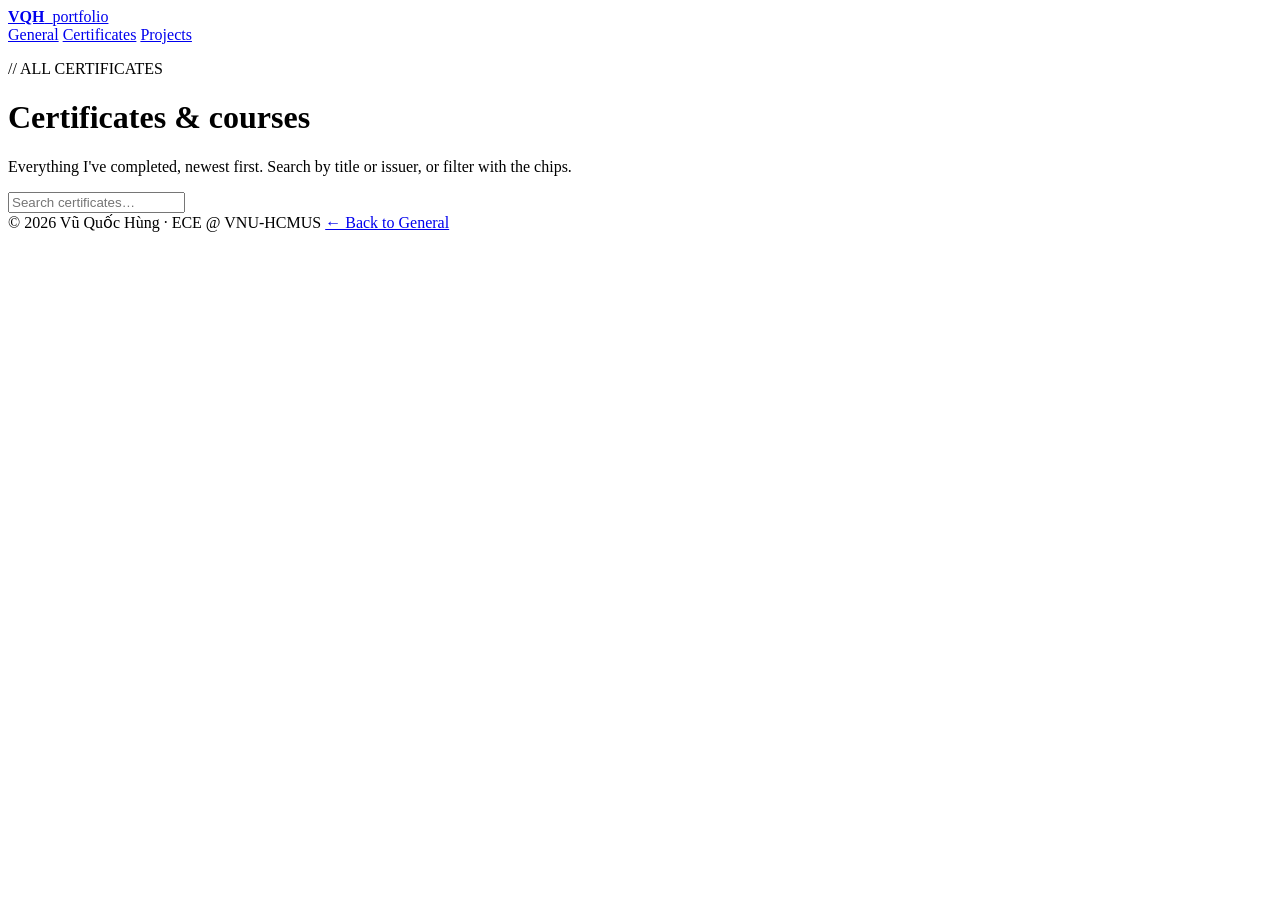
==== certificates.html @ 028dc49c "Add files via upload" ====
<!doctype html>
<html lang="en">
<head>
  <meta charset="utf-8">
  <meta name="viewport" content="width=device-width, initial-scale=1">
  <title>Certificates · Vũ Quốc Hùng</title>
  <meta name="description" content="All certificates and courses completed by Vũ Quốc Hùng.">
  <meta name="theme-color" content="#f2ecdd">
  <link rel="preconnect" href="https://fonts.googleapis.com">
  <link rel="preconnect" href="https://fonts.gstatic.com" crossorigin>
  <link href="https://fonts.googleapis.com/css2?family=IBM+Plex+Mono:wght@400;500;600&family=IBM+Plex+Sans:wght@400;500;600&display=swap" rel="stylesheet">
  <link rel="stylesheet" href="assets/style.css">
</head>
<body>
  <header class="site-header">
    <div class="wrap">
      <a class="brand" href="index.html"><b>VQH</b><i>_</i>portfolio</a>
      <nav class="nav">
        <a href="index.html">General</a>
        <a href="certificates.html" aria-current="page">Certificates</a>
        <a href="projects.html">Projects</a>
      </nav>
    </div>
  </header>

  <main class="wrap">
    <div class="page-title">
      <p class="eyebrow">// ALL CERTIFICATES</p>
      <h1>Certificates &amp; courses</h1>
      <p class="sec-sub">Everything I've completed, newest first. Search by title or issuer, or filter with the chips.</p>
    </div>

    <div class="toolbar" id="toolbar-certificate">
      <input class="search" type="search" placeholder="Search certificates…" aria-label="Search certificates">
      <div class="chips"></div>
    </div>
    <div class="count" data-count="certificate"></div>
    <div class="grid" data-kind="certificate" data-interactive="true"></div>
  </main>

  <footer class="site-footer">
    <div class="wrap">
      <span class="mono">© 2026 Vũ Quốc Hùng · ECE @ VNU-HCMUS</span>
      <span><a href="index.html">← Back to General</a></span>
    </div>
  </footer>

  <script src="assets/app.js"></script>
</body>
</html>
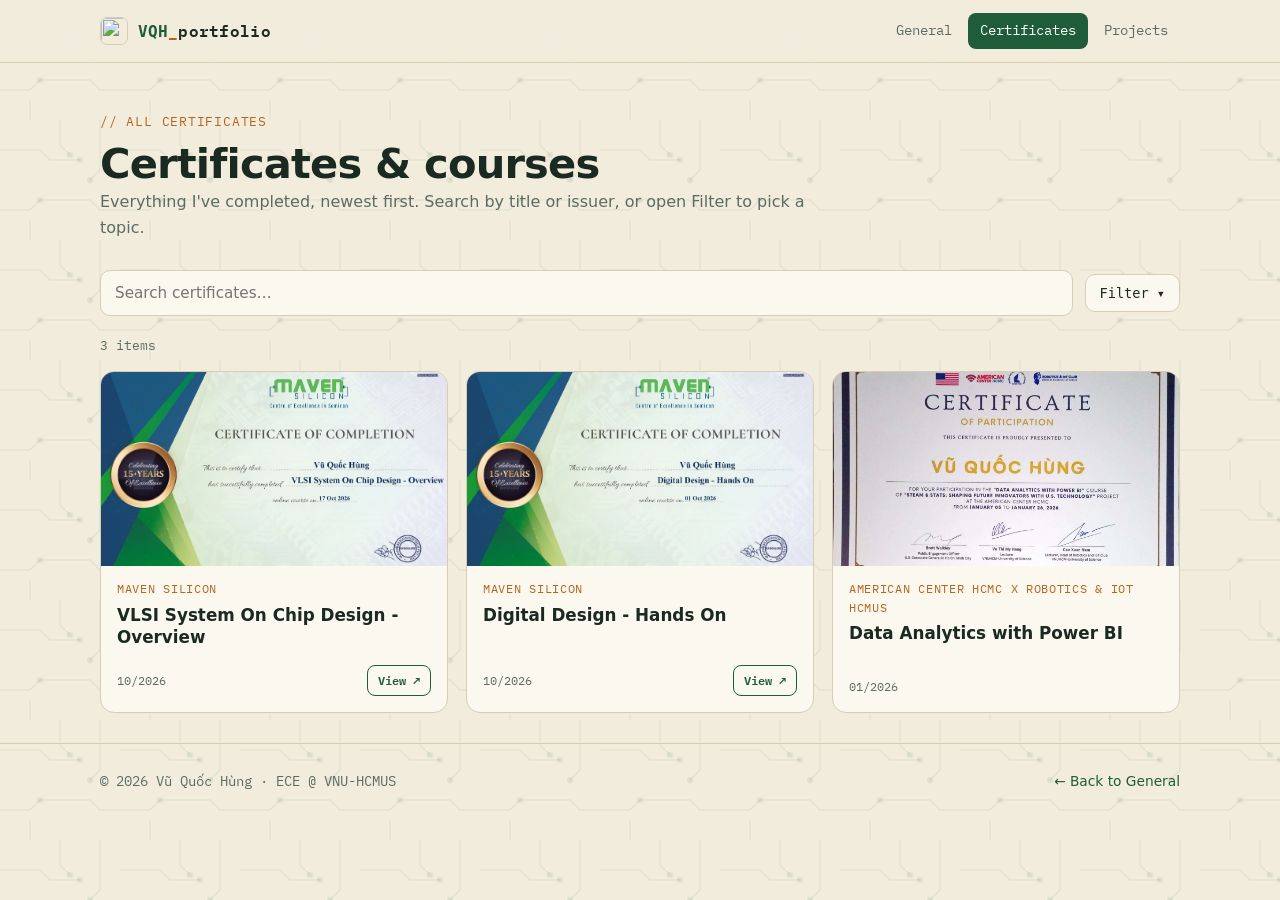
==== commit 7b7a9eb8: "Enhance header with logo and update subheading Updated the brand link to include a logo and modified" ====
--- a/certificates.html
+++ b/certificates.html
@@ -9,12 +9,13 @@
   <link rel="preconnect" href="https://fonts.googleapis.com">
   <link rel="preconnect" href="https://fonts.gstatic.com" crossorigin>
   <link href="https://fonts.googleapis.com/css2?family=IBM+Plex+Mono:wght@400;500;600&family=IBM+Plex+Sans:wght@400;500;600&display=swap" rel="stylesheet">
+  <link rel="icon" type="image/png" href="assets/favicon.png">
   <link rel="stylesheet" href="assets/style.css">
 </head>
 <body>
   <header class="site-header">
     <div class="wrap">
-      <a class="brand" href="index.html"><b>VQH</b><i>_</i>portfolio</a>
+      <a class="brand" href="index.html"><img class="brand-logo" src="assets/favicon.png" alt="" width="28" height="28"><span><b>VQH</b><i>_</i>portfolio</span></a>
       <nav class="nav">
         <a href="index.html">General</a>
         <a href="certificates.html" aria-current="page">Certificates</a>
@@ -27,7 +28,7 @@
     <div class="page-title">
       <p class="eyebrow">// ALL CERTIFICATES</p>
       <h1>Certificates &amp; courses</h1>
-      <p class="sec-sub">Everything I've completed, newest first. Search by title or issuer, or filter with the chips.</p>
+      <p class="sec-sub">Everything I've completed, newest first. Search by title or issuer, or open Filter to pick a topic.</p>
     </div>
 
     <div class="toolbar" id="toolbar-certificate">
--- a/assets/style.css
+++ b/assets/style.css
@@ -0,0 +1,251 @@
+/* ============ Portfolio · Vũ Quốc Hùng — beige paper + PCB green ============ */
+:root {
+  --bg: #f2ecdd;
+  --paper: #fbf8f0;
+  --ink: #1a2a21;
+  --muted: #5d6b62;
+  --line: #d8cdb4;
+  --pcb: #1f5d3a;
+  --pcb-dark: #143f27;
+  --copper: #b5651d;
+  --gold: #c9a227;
+  --radius: 14px;
+  --mono: "IBM Plex Mono", ui-monospace, SFMono-Regular, Menlo, Consolas, monospace;
+  --sans: "IBM Plex Sans", system-ui, -apple-system, "Segoe UI", Roboto, sans-serif;
+}
+
+* { box-sizing: border-box; }
+html { scroll-behavior: smooth; }
+body {
+  margin: 0;
+  font-family: var(--sans);
+  color: var(--ink);
+  background-color: var(--bg);
+  background-image: url("data:image/svg+xml,%3Csvg xmlns='http://www.w3.org/2000/svg' width='120' height='120' viewBox='0 0 120 120'%3E%3Cg fill='none' stroke='%231f5d3a' stroke-opacity='.07' stroke-width='1.5'%3E%3Cpath d='M0 30h40l10 10h30M0 90h30l10-10h50l10 10h20M60 0v25l10 10M30 120V100M100 0v50l-10 10'/%3E%3C/g%3E%3Cg fill='%231f5d3a' fill-opacity='.09'%3E%3Ccircle cx='80' cy='40' r='3'/%3E%3Ccircle cx='40' cy='80' r='3'/%3E%3Ccircle cx='70' cy='35' r='3'/%3E%3Ccircle cx='90' cy='60' r='3'/%3E%3C/g%3E%3C/svg%3E");
+  line-height: 1.6;
+  -webkit-font-smoothing: antialiased;
+}
+a { color: inherit; }
+img { max-width: 100%; display: block; }
+.wrap { width: min(1080px, 100% - 40px); margin-inline: auto; }
+
+/* ---------- Header ---------- */
+.site-header {
+  position: sticky; top: 0; z-index: 20;
+  background: color-mix(in srgb, var(--bg) 88%, transparent);
+  backdrop-filter: blur(8px);
+  border-bottom: 1px solid var(--line);
+}
+.site-header .wrap { display: flex; align-items: center; justify-content: space-between; height: 62px; }
+.brand { font-family: var(--mono); font-weight: 600; text-decoration: none; letter-spacing: .02em; }
+.brand b { color: var(--pcb); }
+.brand i { font-style: normal; color: var(--copper); }
+.nav { display: flex; gap: 4px; }
+.nav a {
+  font-family: var(--mono); font-size: .85rem; text-decoration: none;
+  padding: 7px 12px; border-radius: 8px; color: var(--muted);
+}
+.nav a:hover { background: rgba(31, 93, 58, .08); color: var(--ink); }
+.nav a[aria-current="page"] { background: var(--pcb); color: #fff; }
+
+/* ---------- Hero ---------- */
+.hero { padding: 64px 0 40px; display: grid; grid-template-columns: 1.25fr .75fr; gap: 40px; align-items: center; }
+.eyebrow { font-family: var(--mono); font-size: .82rem; color: var(--copper); letter-spacing: .06em; margin: 0 0 10px; }
+h1 { font-size: clamp(2.2rem, 5.5vw, 3.6rem); line-height: 1.08; margin: 0 0 14px; letter-spacing: -.02em; }
+.lead { font-size: 1.08rem; color: #33443a; max-width: 56ch; margin: 0 0 26px; }
+.lead strong { color: var(--pcb-dark); }
+
+.contacts { display: grid; grid-template-columns: repeat(auto-fill, minmax(250px, 1fr)); gap: 10px; }
+.contact {
+  display: flex; align-items: center; gap: 12px;
+  background: var(--paper); border: 1px solid var(--line); border-radius: 12px;
+  padding: 10px 12px; text-decoration: none; transition: .15s;
+}
+.contact:hover { border-color: var(--pcb); transform: translateY(-2px); box-shadow: 0 6px 18px -10px rgba(20, 63, 39, .5); }
+.contact .pin {
+  font-family: var(--mono); font-size: .72rem; font-weight: 600;
+  width: 38px; height: 38px; border-radius: 9px; display: grid; place-items: center;
+  background: var(--pcb); color: #f3ecd8; flex: none;
+}
+.contact small { display: block; font-family: var(--mono); font-size: .68rem; color: var(--muted); text-transform: uppercase; letter-spacing: .06em; }
+.contact span.v { font-size: .86rem; font-weight: 500; overflow-wrap: anywhere; line-height: 1.25; display: block; }
+
+.chip-art { width: 100%; max-width: 330px; justify-self: center; filter: drop-shadow(0 18px 24px rgba(20, 63, 39, .22)); }
+
+/* ---------- Sections ---------- */
+section { padding: 44px 0; }
+.sec-head { display: flex; align-items: baseline; justify-content: space-between; gap: 16px; margin-bottom: 22px; flex-wrap: wrap; }
+.sec-head h2 { margin: 0; font-size: 1.6rem; letter-spacing: -.01em; }
+.sec-head h2::before { content: "▍"; color: var(--copper); margin-right: 8px; }
+.sec-head .more { font-family: var(--mono); font-size: .85rem; color: var(--pcb); font-weight: 600; text-decoration: none; }
+.sec-head .more:hover { text-decoration: underline; }
+.sec-sub { color: var(--muted); margin: -12px 0 22px; max-width: 70ch; }
+
+.cols { display: grid; grid-template-columns: repeat(auto-fit, minmax(230px, 1fr)); gap: 14px; }
+.panel { background: var(--paper); border: 1px solid var(--line); border-radius: var(--radius); padding: 18px 20px; }
+.panel h3 { margin: 0 0 10px; font-family: var(--mono); font-size: .8rem; color: var(--copper); text-transform: uppercase; letter-spacing: .08em; }
+.tags { display: flex; flex-wrap: wrap; gap: 6px; }
+.tag {
+  font-family: var(--mono); font-size: .76rem; padding: 3px 9px; border-radius: 999px;
+  background: rgba(31, 93, 58, .09); color: var(--pcb-dark); border: 1px solid rgba(31, 93, 58, .18);
+}
+.panel p { margin: 0; color: #33443a; font-size: .95rem; }
+
+/* ---------- Toolbar (search + filter) ---------- */
+.toolbar { display: flex; flex-wrap: wrap; gap: 12px; align-items: center; margin-bottom: 20px; }
+.search {
+  flex: 1 1 240px; font: inherit; font-size: .95rem; padding: 10px 14px;
+  border: 1px solid var(--line); border-radius: 10px; background: var(--paper); color: var(--ink);
+}
+.search:focus { outline: 2px solid var(--pcb); outline-offset: 1px; }
+.chips { display: flex; flex-wrap: wrap; gap: 6px; }
+.chip {
+  font-family: var(--mono); font-size: .76rem; padding: 5px 11px; border-radius: 999px; cursor: pointer;
+  background: var(--paper); border: 1px solid var(--line); color: var(--muted);
+}
+.chip:hover { border-color: var(--pcb); color: var(--ink); }
+.chip.on { background: var(--pcb); border-color: var(--pcb); color: #fff; }
+.count { font-family: var(--mono); font-size: .8rem; color: var(--muted); margin-bottom: 14px; }
+
+/* ---------- Cards ---------- */
+.grid { display: grid; grid-template-columns: repeat(auto-fill, minmax(280px, 1fr)); gap: 18px; }
+.card {
+  display: flex; flex-direction: column; background: var(--paper);
+  border: 1px solid var(--line); border-radius: var(--radius); overflow: hidden; transition: .18s;
+}
+.card:hover { transform: translateY(-3px); border-color: var(--pcb); box-shadow: 0 14px 28px -18px rgba(20, 63, 39, .55); }
+.media { aspect-ratio: 16 / 9; background: #e7dfca; overflow: hidden; display: block; }
+.media img { width: 100%; height: 100%; object-fit: cover; }
+.ph {
+  width: 100%; height: 100%; display: grid; place-items: center; color: #efe6cc;
+  font-family: var(--mono); font-weight: 600; font-size: 1.9rem; letter-spacing: .04em;
+  background-color: var(--pcb);
+  background-image:
+    linear-gradient(90deg, rgba(243, 236, 216, .09) 1px, transparent 1px),
+    linear-gradient(rgba(243, 236, 216, .09) 1px, transparent 1px);
+  background-size: 22px 22px;
+}
+.card-body { padding: 14px 16px 16px; display: flex; flex-direction: column; gap: 6px; flex: 1; }
+.meta { font-family: var(--mono); font-size: .72rem; color: var(--copper); text-transform: uppercase; letter-spacing: .06em; }
+.card h3 { margin: 0; font-size: 1.05rem; line-height: 1.3; }
+.card p { margin: 0; font-size: .9rem; color: #3a4b41; }
+.card .tags { margin-top: 2px; }
+.card-foot { margin-top: auto; padding-top: 10px; display: flex; align-items: center; justify-content: space-between; gap: 8px; flex-wrap: wrap; }
+.date { font-family: var(--mono); font-size: .75rem; color: var(--muted); }
+.actions { display: flex; gap: 6px; flex-wrap: wrap; }
+.btn {
+  font-family: var(--mono); font-size: .76rem; font-weight: 600; text-decoration: none;
+  padding: 5px 10px; border-radius: 8px; border: 1px solid var(--pcb); color: var(--pcb);
+}
+.btn:hover { background: var(--pcb); color: #fff; }
+
+.empty {
+  grid-column: 1 / -1; border: 1.5px dashed var(--line); border-radius: var(--radius);
+  padding: 30px 22px; text-align: center; color: var(--muted); background: rgba(251, 248, 240, .6);
+}
+.empty code { font-family: var(--mono); background: rgba(31, 93, 58, .09); padding: 1px 6px; border-radius: 5px; }
+
+/* ---------- Page title (sub pages) ---------- */
+.page-title { padding: 48px 0 8px; }
+.page-title h1 { font-size: clamp(1.8rem, 4vw, 2.6rem); }
+
+/* ---------- Footer ---------- */
+.site-footer { border-top: 1px solid var(--line); margin-top: 30px; padding: 26px 0 40px; color: var(--muted); font-size: .86rem; }
+.site-footer .wrap { display: flex; justify-content: space-between; gap: 14px; flex-wrap: wrap; }
+.site-footer a { color: var(--pcb); text-decoration: none; font-weight: 500; }
+.site-footer a:hover { text-decoration: underline; }
+.site-footer .mono { font-family: var(--mono); }
+
+@media (max-width: 800px) {
+  .hero { grid-template-columns: 1fr; padding-top: 40px; }
+  .chip-art { max-width: 220px; order: -1; justify-self: start; }
+  .nav a { padding: 6px 9px; font-size: .8rem; }
+}
+
+/* ---------- Grouped filter (Filter button + popover) ---------- */
+.toolbar { position: relative; }
+.toolbar .chips { flex-basis: 100%; }
+.toolbar .chips:empty { display: none; }
+
+.filter-btn {
+  font-family: var(--mono); font-size: .85rem; font-weight: 500; color: var(--ink);
+  display: inline-flex; align-items: center; gap: 8px; cursor: pointer;
+  padding: 10px 14px; border: 1px solid var(--line); border-radius: 10px; background: var(--paper);
+}
+.filter-btn:hover, .filter-btn[aria-expanded="true"] { border-color: var(--pcb); }
+.filter-btn .badge {
+  background: var(--pcb); color: #fff; border-radius: 999px; font-size: .72rem;
+  min-width: 20px; height: 20px; padding: 0 6px; display: inline-grid; place-items: center;
+}
+.filter-btn .badge[hidden] { display: none; }
+
+.filter-panel {
+  position: absolute; z-index: 15; left: 0; right: 0; top: 100%; margin-top: 8px;
+  background: var(--paper); border: 1px solid var(--pcb); border-radius: var(--radius);
+  box-shadow: 0 22px 40px -18px rgba(20, 63, 39, .45);
+  padding: 18px 20px 14px; max-height: min(70vh, 560px); overflow: auto;
+}
+.filter-panel[hidden] { display: none; }
+.fgrid { display: grid; grid-template-columns: repeat(auto-fit, minmax(240px, 1fr)); gap: 20px 28px; }
+.fhead {
+  display: flex; align-items: center; gap: 8px; cursor: pointer;
+  font-family: var(--mono); font-size: .8rem; font-weight: 600; color: var(--pcb-dark);
+  text-transform: uppercase; letter-spacing: .07em; padding-bottom: 8px; border-bottom: 1px solid var(--line);
+}
+.fhead em { margin-left: auto; font-style: normal; font-weight: 400; color: var(--muted); }
+.fhead input, .opt input { accent-color: var(--pcb); }
+.fopts { display: flex; flex-wrap: wrap; gap: 6px; margin-top: 10px; }
+.opt { position: relative; cursor: pointer; }
+.opt input { position: absolute; opacity: 0; pointer-events: none; }
+.opt span {
+  display: inline-flex; align-items: center; gap: 6px;
+  font-family: var(--mono); font-size: .76rem; padding: 4px 10px; border-radius: 999px;
+  background: var(--bg); border: 1px solid var(--line); color: var(--ink);
+}
+.opt small { font-size: .68rem; color: var(--muted); }
+.opt:hover span { border-color: var(--pcb); }
+.opt input:checked + span { background: var(--pcb); border-color: var(--pcb); color: #fff; }
+.opt input:checked + span small { color: #cfe3d6; }
+.opt input:focus-visible + span { outline: 2px solid var(--copper); outline-offset: 2px; }
+.ffoot { display: flex; justify-content: flex-end; gap: 8px; margin-top: 16px; padding-top: 12px; border-top: 1px solid var(--line); }
+.btn { cursor: pointer; background: transparent; }
+.btn.ghost { border-color: var(--line); color: var(--muted); }
+.btn.ghost:hover { background: var(--bg); color: var(--ink); }
+button.btn:not(.ghost) { background: var(--pcb); color: #fff; }
+button.btn:not(.ghost):hover { background: var(--pcb-dark); }
+
+/* ---------- Small phones: let the menu take its own row ---------- */
+@media (max-width: 520px) {
+  .site-header .wrap { height: auto; flex-wrap: wrap; padding: 10px 0 8px; row-gap: 6px; }
+  .nav { width: 100%; }
+  .nav a { flex: 1; text-align: center; }
+}
+
+/* ---------- Logo in header ---------- */
+.brand { display: inline-flex; align-items: center; gap: 10px; }
+.brand-logo { width: 28px; height: 28px; border-radius: 7px; border: 1px solid var(--line); display: block; }
+
+/* ---------- Logo next to the name ---------- */
+.name-row { display: flex; align-items: center; gap: 20px; margin-bottom: 14px; }
+.name-row h1 { margin: 0; }
+.avatar {
+  width: 112px; height: 112px; flex: none; border-radius: 22px; object-fit: cover;
+  border: 2px solid var(--paper); box-shadow: 0 0 0 1px var(--line), 0 14px 26px -14px rgba(20, 63, 39, .6);
+}
+@media (max-width: 520px) {
+  .avatar { width: 80px; height: 80px; border-radius: 16px; }
+  .name-row { gap: 14px; }
+}
+
+/* ---------- Education ---------- */
+.edu-list { background: var(--paper); border: 1px solid var(--line); border-radius: var(--radius); }
+.edu { display: flex; align-items: center; gap: 20px; padding: 18px 22px; }
+.edu + .edu { border-top: 1px solid var(--line); }
+.edu-logo { width: 104px; height: 100px; flex: none; display: grid; place-items: center; }
+.edu-logo img { max-width: 100%; max-height: 100%; object-fit: contain; }
+.edu-body h3 { margin: 0 0 3px; font-size: 1.08rem; line-height: 1.3; }
+.edu-body p { margin: 0 0 4px; color: #33443a; font-size: .95rem; }
+@media (max-width: 520px) {
+  .edu { gap: 14px; padding: 14px 16px; }
+  .edu-logo { width: 62px; height: 62px; }
+}
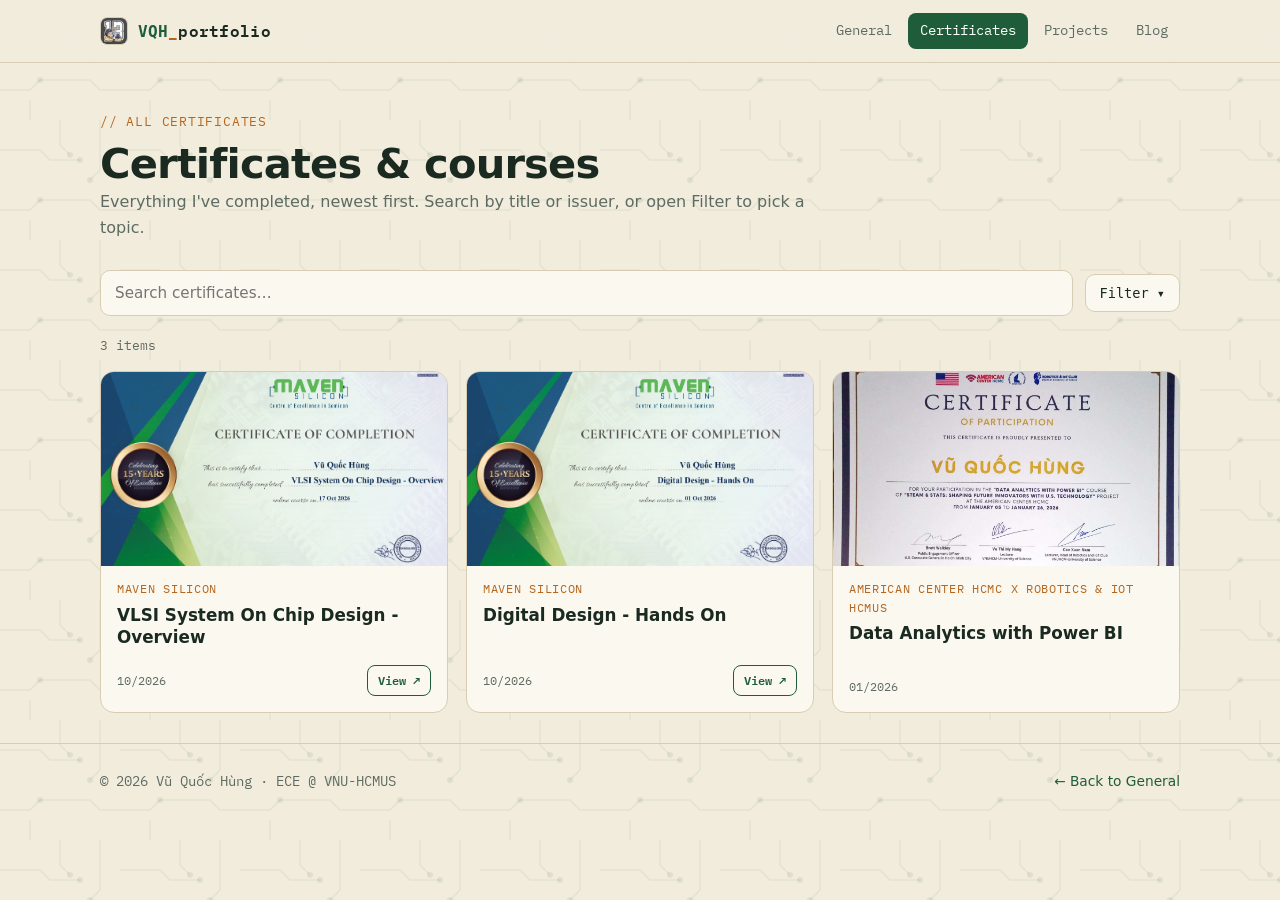
==== commit bc4a6360: "Add Blog link to navigation in certificates.html" ====
--- a/certificates.html
+++ b/certificates.html
@@ -20,6 +20,7 @@
         <a href="index.html">General</a>
         <a href="certificates.html" aria-current="page">Certificates</a>
         <a href="projects.html">Projects</a>
+        <a href="blog.html">Blog</a>
       </nav>
     </div>
   </header>
--- a/assets/style.css
+++ b/assets/style.css
@@ -249,3 +249,12 @@
   .edu { gap: 14px; padding: 14px 16px; }
   .edu-logo { width: 62px; height: 62px; }
 }
+
+/* ---------- Status pill (open to internships) ---------- */
+.status {
+  display: inline-flex; align-items: center; gap: 9px; margin: -8px 0 22px;
+  font-family: var(--mono); font-size: .8rem; font-weight: 500; color: var(--pcb-dark);
+  background: rgba(31, 93, 58, .09); border: 1px solid rgba(31, 93, 58, .22);
+  padding: 5px 12px; border-radius: 999px;
+}
+.status .dot { width: 8px; height: 8px; border-radius: 50%; background: #2f9e5b; box-shadow: 0 0 0 3px rgba(47, 158, 91, .22); }
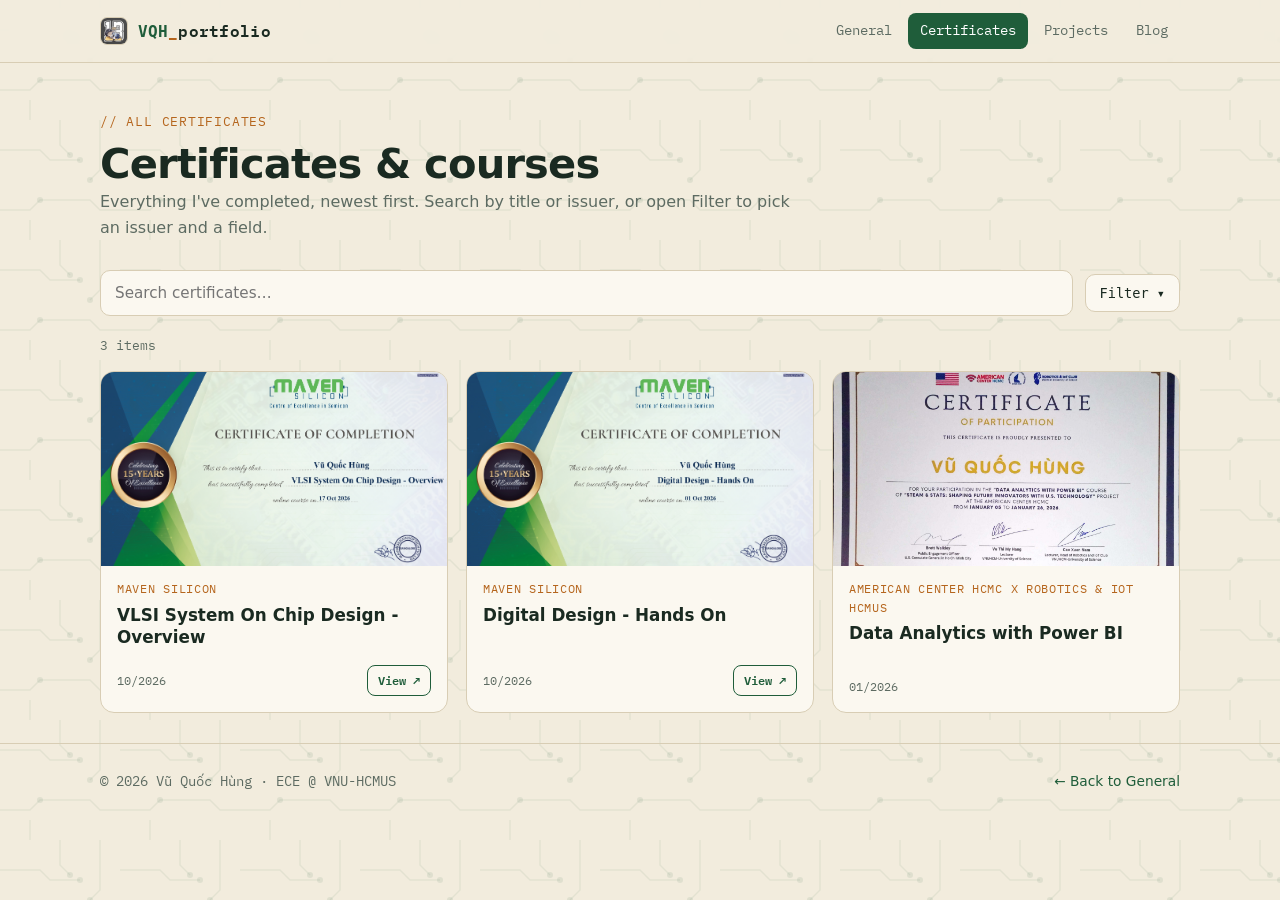
==== commit 4264b9e3: "Update description text for certificates section" ====
--- a/certificates.html
+++ b/certificates.html
@@ -29,7 +29,7 @@
     <div class="page-title">
       <p class="eyebrow">// ALL CERTIFICATES</p>
       <h1>Certificates &amp; courses</h1>
-      <p class="sec-sub">Everything I've completed, newest first. Search by title or issuer, or open Filter to pick a topic.</p>
+      <p class="sec-sub">Everything I've completed, newest first. Search by title or issuer, or open Filter to pick an issuer and a field.</p>
     </div>
 
     <div class="toolbar" id="toolbar-certificate">
--- a/assets/style.css
+++ b/assets/style.css
@@ -258,3 +258,32 @@
   padding: 5px 12px; border-radius: 999px;
 }
 .status .dot { width: 8px; height: 8px; border-radius: 50%; background: #2f9e5b; box-shadow: 0 0 0 3px rgba(47, 158, 91, .22); }
+
+/* ---------- Blog ---------- */
+.blog-card p {
+  display: -webkit-box; -webkit-line-clamp: 4; -webkit-box-orient: vertical; overflow: hidden;
+}
+
+.post-wrap { max-width: 740px; margin: 0 auto; padding: 36px 0 24px; }
+.post-wrap > .more { font-family: var(--mono); font-size: .85rem; color: var(--pcb); font-weight: 600; text-decoration: none; }
+.post-wrap > .more:hover { text-decoration: underline; }
+.post { padding-top: 22px; }
+.post h1 { font-size: clamp(1.8rem, 4.5vw, 2.6rem); line-height: 1.15; margin: 0 0 10px; }
+.post-date { margin: 0 0 26px; padding-bottom: 18px; border-bottom: 1px solid var(--line); }
+.post-body p { margin: 0 0 1.1em; font-size: 1.05rem; line-height: 1.75; color: #26362d; white-space: pre-line; }
+.post-body h2 { margin: 1.8em 0 .6em; font-size: 1.35rem; letter-spacing: -.01em; }
+.post-body h2::before { content: "▍"; color: var(--copper); margin-right: 8px; }
+
+.post-fig { margin: 1.6em 0; }
+.post-fig a { display: block; }
+.post-fig img {
+  width: 100%; height: auto; border-radius: 10px; border: 1px solid var(--line); background: #e7dfca;
+}
+.post-fig figcaption {
+  margin-top: 8px; text-align: center; font-style: italic; font-size: .9rem; color: var(--muted); line-height: 1.5;
+}
+.img-missing {
+  border: 1.5px dashed var(--line); border-radius: 10px; padding: 26px 16px; text-align: center;
+  font-family: var(--mono); font-size: .8rem; color: var(--muted); background: rgba(251, 248, 240, .6);
+}
+.blog-card .media { text-decoration: none; }
